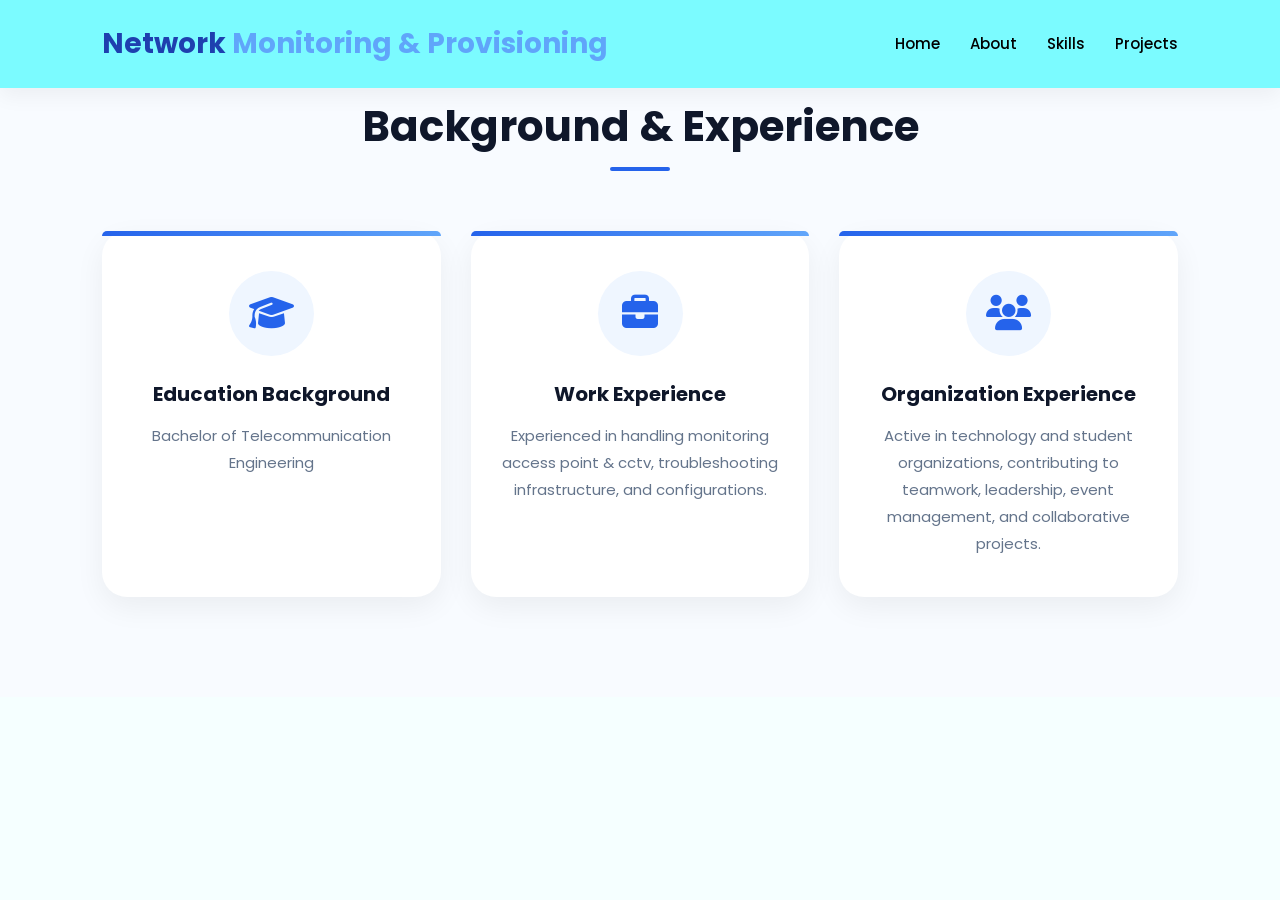
==== about.html @ 95677a38 "first commit" ====
<!DOCTYPE html>
<html lang="en">

<head>

    <meta charset="UTF-8">

    <meta name="viewport"
    content="width=device-width, initial-scale=1.0">

    <title>About</title>

    <link rel="stylesheet" href="Template.css">

    <link rel="stylesheet"
    href="https://cdnjs.cloudflare.com/ajax/libs/font-awesome/6.5.2/css/all.min.css">
     <link href="https://fonts.googleapis.com/css2?family=Poppins:wght@300;400;500;600;700&display=swap" rel="stylesheet">

</head>

<body>
<header>

    <div class="logo">
        Network <span>Monitoring & Provisioning</span>
    </div>

    <nav>

        <a href="Template.html">Home</a>
        <a href="about.html">About</a>
        <a href="skill.html">Skills</a>
        <a href="project.html">Projects</a>

    </nav>

</header>

<!-- ABOUT -->
<section class="about" id="about">

    <div class="section-title">
        <h2>Background & Experience</h2>
    </div>
    <div class="about-content">

    <!-- EDUCATION -->
    <a href="bacground.html#education" class="about-card">
        <i class="fa-solid fa-graduation-cap"></i>

        <h3>Education Background</h3>

        <p>
            Bachelor of Telecommunication Engineering
        </p>
    </a>

    <!-- WORK EXPERIENCE -->
    <a href="bacground.html#work" class="about-card">

        <i class="fa-solid fa-briefcase"></i>

        <h3>Work Experience</h3>

        <p>
            Experienced in handling monitoring access point & cctv,
            troubleshooting infrastructure, and configurations.
        </p>

    </a>

    <!-- ORGANIZATION -->
    <a href="bacground.html#organization" class="about-card">

        <i class="fa-solid fa-users"></i>

        <h3>Organization Experience</h3>

        <p>
            Active in technology and student organizations,
            contributing to teamwork, leadership,
            event management, and collaborative projects.
        </p>

    </a>

</div>


<script src="Template.js"></script>

</body>
</html>
---- Template.css ----
/* =============================================
   RESET
============================================= */
*, *::before, *::after {
    margin: 0;
    padding: 0;
    box-sizing: border-box;
}
html { scroll-behavior: smooth; } /* ✅ Fix: dipindah dari * ke html */
a    { text-decoration: none; }
ul, ol { list-style: none; }

/* =============================================
   BASE
============================================= */
:root {
    --blue-dark:   #1e40af;
    --blue-main:   #2563eb;
    --blue-mid:    #1d4ed8;
    --blue-light:  #60a5fa;
    --blue-pale:   #eff6ff;
    --bg-page:     #f5ffff;
    --bg-section:  #f8fbff;
    --text-dark:   #0f172a;
    --text-body:   #64748b;
    --text-muted:  #94a3b8;
    --shadow-sm:   0 8px 20px rgba(0,0,0,0.05);
    --shadow-md:   0 10px 30px rgba(0,0,0,0.06);
    --shadow-blue: 0 15px 40px rgba(37,99,235,0.15);
    --radius-sm:   12px;
    --radius-md:   20px;
    --radius-lg:   25px;
    --transition:  transform 0.3s ease, box-shadow 0.3s ease;
}

/* =============================================
   GLOBAL FONT FAMILY
============================================= */

*{
    font-family: 'Poppins', sans-serif;
}

body,
button,
input,
textarea,
select,
a,
span,
p,
h1,
h2,
h3,
h4,
h5,
h6,
label{
    font-family: 'Poppins', sans-serif;
}

body {
       font-size: 16px;
    line-height: 1.7;
    background: var(--bg-page);
    color: var(--text-dark);
    overflow-x: hidden;
}

/* =============================================
   TIPOGRAFI
============================================= */
h1 { font-size: 60px; line-height: 1.2; }
h2 { font-size: 42px; line-height: 1.3; }
h3 { font-size: 22px; line-height: 1.4; }
p  { font-size: 16px; }

/* =============================================
   AKSESIBILITAS — ✅ Tambahan baru
============================================= */
:focus-visible {
    outline: 3px solid var(--blue-main);
    outline-offset: 3px;
    border-radius: 4px;
}

@media (prefers-reduced-motion: reduce) {
    *, *::before, *::after {
        animation-duration: 0.01ms !important;
        transition-duration: 0.01ms !important;
    }
}

/* =============================================
   HEADER
============================================= */
header {
    width: 100%;
    padding: 20px 8%;
    display: flex;
    justify-content: space-between;
    align-items: center;
    position: fixed;
    top: 0; left: 0;
    z-index: 1000;
    background: rgb(123, 251, 255);
    box-shadow: var(--shadow-sm);
}

.logo {
    font-size: 28px;
    font-weight: 700;
    color: var(--blue-dark);
}
.logo span { color: var(--blue-light); }

nav { display: flex; gap: 30px; }

nav a {
    color: #000000;
    font-size: 15px;
    font-weight: 500;
    transition: color 0.3s ease;
}
nav a:hover  { color: var(--blue-main); }
nav a.active {
    color: var(--blue-main);
    border-bottom: 2px solid var(--blue-main);
    padding-bottom: 2px;
}

.menu-btn { display: none; font-size: 25px; cursor: pointer; }

/* =============================================
   HERO
============================================= */
.hero {
    min-height: 100vh;
    display: flex;
    align-items: center;
    justify-content: space-between;
    padding: 120px 8% 50px;
    gap: 40px;
}

.hero-text { flex: 1; }

.hero-text h1 {
    margin-bottom: 20px;
    color: var(--text-dark);
}
.hero-text p {
    font-size: 18px;
    color: #555;
    margin-bottom: 30px;
}

/* ✅ Fix: diseragamkan dengan HTML (.hero-buttons) */
.hero-buttons { display: flex; gap: 20px; }

.btn-primary,
.btn-secondary {
    padding: 14px 28px;
    border-radius: var(--radius-sm);
    font-size: 16px;
    font-weight: 600;
    display: inline-flex;
    align-items: center;
    gap: 8px;
    transition: background-color 0.3s ease, color 0.3s ease, transform 0.2s ease;
}
.btn-primary               { background: var(--blue-main); color: white; }
.btn-primary:hover         { background: var(--blue-mid); transform: translateY(-2px); }
.btn-secondary             { border: 2px solid var(--blue-main); color: var(--blue-main); }
.btn-secondary:hover       { background: var(--blue-main); color: white; transform: translateY(-2px); }

/* HERO IMAGE */
.hero-image {
    flex: 1;
    position: relative;
    width: 500px;
    height: 500px;
    display: flex;
    justify-content: center;
    align-items: center;
}

.circle-bg {
    position: absolute;
    width: 420px;
    height: 420px;
    border-radius: 50%;
    background: linear-gradient(135deg, var(--blue-main), var(--blue-light));
    z-index: 1;
}

.profile-wrapper {
    position: relative;
    width: 380px;
    height: 380px;
    border-radius: 50%;
    overflow: hidden;
    z-index: 2;
    border: 10px solid white;
    box-shadow: 0 10px 30px rgba(0,0,0,0.15);
}
.profile-wrapper img {
    width: 100%;
    height: 100%;
    object-fit: cover;
    display: block;
}

.floating-icon {
    position: absolute;
    width: 70px;
    height: 70px;
    border-radius: 18px;
    background: white;
    display: flex;
    justify-content: center;
    align-items: center;
    font-size: 28px;
    color: var(--blue-main);
    box-shadow: 0 10px 25px rgba(0,0,0,0.12);
    z-index: 3;
    animation: float 3s ease-in-out infinite;
}
.icon1 { top: 30px;    left: 40px;   animation-delay: 0s;   }
.icon2 { top: 70px;    right: 20px;  animation-delay: 0.5s; }
.icon3 { bottom: 40px; right: 40px;  animation-delay: 1s;   }
.icon4 { bottom: 60px; left: 20px;   animation-delay: 1.5s; }

@keyframes float {
    0%, 100% { transform: translateY(0); }
    50%       { transform: translateY(-15px); }
}

/* =============================================
   SECTION — global
============================================= */
section { padding: 100px 8%; }

.section-title {
    text-align: center;
    margin-bottom: 60px;
}
.section-title h2 {
    color: var(--text-dark);
    display: inline-block;
    position: relative;
    padding-bottom: 16px;
}
.section-title h2::after {
    content: '';
    position: absolute;
    bottom: 0;
    left: 50%;
    transform: translateX(-50%);
    width: 60px;
    height: 4px;
    background: var(--blue-main);
    border-radius: 10px;
}

/* =============================================
   ABOUT
============================================= */
.about { background: var(--bg-section); }

.about-content {
    display: grid;
    grid-template-columns: repeat(auto-fit, minmax(280px, 1fr));
    gap: 30px;
}

.about-card {
    background: white;
    padding: 40px 30px;
    border-radius: var(--radius-lg);
    text-align: center;
    box-shadow: var(--shadow-md);
    position: relative;
    /* ✅ Fix: hapus overflow:hidden agar hover translateY tidak terpotong */
    transition: var(--transition);
}
.about-card::before {
    content: '';
    position: absolute;
    top: 0; left: 0;
    width: 100%;
    height: 5px;
    background: linear-gradient(90deg, var(--blue-main), var(--blue-light));
    border-radius: var(--radius-lg) var(--radius-lg) 0 0;
}
.about-card:hover {
    transform: translateY(-12px);
    box-shadow: var(--shadow-blue);
}

.about-card i {
    width: 85px;
    height: 85px;
    margin: 0 auto 24px;
    border-radius: 50%;
    display: inline-flex;
    justify-content: center;
    align-items: center;
    font-size: 36px;
    color: var(--blue-main);
    background: var(--blue-pale);
    transition: background 0.3s ease, color 0.3s ease, transform 0.3s ease;
}
.about-card:hover i {
    background: var(--blue-main);
    color: white;
    transform: scale(1.1) rotate(5deg);
}

.about-card h3 {
    font-size: 20px;
    margin-bottom: 14px;
    color: var(--text-dark);
}
.about-card p {
    color: var(--text-body);
    line-height: 1.8;
    font-size: 15px;
}

/* =============================================
   SKILLS
============================================= */
.skills { background: var(--bg-section); }

.skills-container {
    display: grid;
    grid-template-columns: repeat(auto-fit, minmax(200px, 1fr));
    gap: 28px;
}

.skill-box {
    background: white;
    padding: 35px 25px;
    border-radius: var(--radius-lg);
    text-align: center;
    box-shadow: var(--shadow-md);
    cursor: pointer;
    transition: var(--transition);
    position: relative;
    /* ✅ Fix: hapus overflow:hidden agar hover tidak terpotong */
}
.skill-box::after {
    content: '';
    position: absolute;
    bottom: 0; left: 0;
    width: 100%;
    height: 3px;
    background: linear-gradient(90deg, var(--blue-main), var(--blue-light));
    border-radius: 0 0 var(--radius-lg) var(--radius-lg);
    transform: scaleX(0);
    transform-origin: left;
    transition: transform 0.3s ease;
}
.skill-box:hover {
    transform: translateY(-10px);
    box-shadow: var(--shadow-blue);
}
.skill-box:hover::after { transform: scaleX(1); }

.skill-box i {
    font-size: 44px;
    color: var(--blue-main);
    margin-bottom: 18px;
    display: block;
    transition: transform 0.3s ease;
}
.skill-box:hover i { transform: scale(1.15); }

.skill-box span {
    display: block;
    font-size: 16px;
    font-weight: 600;
    color: var(--text-dark);
}

/* =============================================
   PROJECTS
============================================= */
.project-container {
    display: grid;
    grid-template-columns: repeat(auto-fit, minmax(280px, 1fr));
    gap: 30px;
}

.project-card {
    background: white;
    padding: 35px;
    border-radius: var(--radius-md);
    box-shadow: var(--shadow-md);
    border-top: 4px solid transparent;
    transition: var(--transition);
}
.project-card:hover {
    transform: translateY(-10px);
    box-shadow: var(--shadow-blue);
    border-top-color: var(--blue-main);
}
.project-card h3 {
    font-size: 20px;
    margin-bottom: 14px;
    color: var(--blue-main);
}
.project-card p {
    color: var(--text-body);
    line-height: 1.8;
}

/* =========================================
   PROJECT SECTION
========================================= */

.projects{

    padding:100px 8%;

    background:#f8fbff;
}

/* CONTAINER */
.project-container{

    display:grid;

    grid-template-columns:
    repeat(auto-fit, minmax(320px,1fr));

    gap:35px;
}

/* CARD */
.project-card{

    background:white;

    border-radius:25px;

    overflow:hidden;

    box-shadow:
    0 10px 30px rgba(0,0,0,0.06);

    transition:0.4s ease;

    cursor:pointer;
}

/* HOVER */
.project-card:hover{

    transform:translateY(-12px);

    box-shadow:
    0 15px 35px rgba(37,99,235,0.15);
}

/* IMAGE */
.project-image{

    width:100%;

    height:220px;

    overflow:hidden;
}

.project-image img{

    width:100%;

    height:100%;

    object-fit:cover;

    transition:0.5s ease;
}

/* IMAGE HOVER */
.project-card:hover .project-image img{

    transform:scale(1.08);
}

/* INFO */
.project-info{

    padding:25px;
}

/* TITLE */
.project-info h3{

    font-size:24px;

    color:#2563eb;

    margin-bottom:15px;
}

/* TEXT */
.project-info p{

    color:#64748b;

    line-height:1.8;
}

/* =============================================
   CONTACT
============================================= */
.contact-wrapper {
    display: flex;
    flex-direction: column;
    gap: 70px;
    max-width: 560px;
    margin: 0 auto;
}

.contact-socials {
    display: flex;
    gap: 12px;
    flex-wrap: wrap;
}

.social-icon {
    width: 46px;
    height: 46px;
    border-radius: 12px;
    border: 1.5px solid #e2e8f0;
    display: inline-flex;
    justify-content: center;
    align-items: center;
    font-size: 20px;
    color: #475569;
    background: white;
    transition: background 0.25s ease, color 0.25s ease,
                border-color 0.25s ease, transform 0.2s ease;
}

/* ✅ Fix: hapus selector duplikat/konflik, satu rule untuk default hover */
.social-icon:hover           { background: var(--blue-main); color: white; border-color: var(--blue-main); transform: translateY(-3px); }
.social-github:hover         { background: #24292e; color: white; border-color: #24292e; }
.social-linkedin:hover       { background: #0077b5; color: white; border-color: #0077b5; }
.social-instagram:hover      { background: #e1306c; color: white; border-color: #e1306c; }
.social-whatsapp:hover       { background: #25d366; color: white; border-color: #25d366; }

/* CONTACT FORM */
/* ✅ Fix: gabungkan form#contact-modal-form dan #contact-form */
#contact-form,
#contact-modal-form {
    display: flex;
    flex-direction: column;
    gap: 5px;
    padding: 1.25rem 1.5rem;
}

.cm-row {
    display: grid;
    grid-template-columns: 1fr 1fr;
    gap: 0px;
}

.cm-field label {
    display: block;
    font-size: 13px;
    font-weight: 600;
    color: var(--text-body); /* ✅ Fix: pakai variabel */
    margin-bottom: 6px;
}

.cm-field input,
.cm-field textarea {
    width: 100%;
    padding: 10px 14px;
    border: 1.5px solid #95bef5;
    border-radius: 10px;
    /* ✅ Fix: hapus font-family (diwarisi dari body) */
    font-size: 14px;
    color: var(--text-dark); /* ✅ Fix: pakai variabel */
    background: #f8fafc;
    outline: none;
    transition: border-color 0.25s ease;
}
.cm-field textarea { resize: none; } /* ✅ Fix: resize hanya untuk textarea */
.cm-field input:focus,
.cm-field textarea:focus { border-color: var(--blue-main); background: rgb(255, 255, 255); }

.cm-submit {
    width: 100%;
    padding: 13px;
    border: none;
    border-radius: var(--radius-sm);
    background: var(--blue-main); /* ✅ Fix: pakai variabel */
    color: white;
    /* ✅ Fix: hapus font-family (diwarisi dari body) */
    font-size: 15px;
    font-weight: 600;
    cursor: pointer;
    display: flex;
    align-items: center;
    justify-content: center;
    gap: 8px;
    transition: background 0.3s ease, transform 0.2s ease;
}
.cm-submit:hover    { background: var(--blue-mid); transform: translateY(-1px); }
.cm-submit:disabled { background: var(--text-muted); cursor: not-allowed; transform: none; }

.cm-note {
    font-size: 12px;
    color: var(--text-muted); /* ✅ Fix: pakai variabel */
    text-align: center;
    padding: 0 1.5rem 1.25rem;
    display: flex;
    align-items: center;
    justify-content: center;
    gap: 6px;
}

/* =========================================
   CONTACT SECTION
========================================= */

.contact{

    padding:120px 8% 80px;

    background:#f8fbff;

    min-height:100vh;
}

/* =========================================
   SECTION TITLE
========================================= */

.contact .section-title{

    text-align:center;

    margin-bottom:50px;
}

/* TITLE */
.contact .section-title h2{

    font-size:48px;

    color:#0f172a;

    position:relative;

    display:inline-block;

    padding-bottom:15px;

    line-height:1.2;
}

/* BLUE LINE */
.contact .section-title h2::after{

    content:'';

    width:60px;

    height:5px;

    background:#2563eb;

    position:absolute;

    left:50%;

    bottom:0;

    transform:translateX(-50%);

    border-radius:10px;
}
.contact-socials{

    display:flex;

    justify-content:center;

    align-items:center;

    gap:15px;

    margin-bottom:50px;

    flex-wrap:wrap;
}

/* =========================================
   CONTACT FORM
========================================= */

.contact form{

    max-width:700px;

    margin:0 auto; /* hapus margin top berlebih */

    display:flex;

    flex-direction:column;

    gap:18px;
}

/* CONTACT MODAL (jika masih digunakan) */
.contact-modal {
    background: rgb(255, 255, 255);
    border-radius: 20px;
    width: 100%;
    max-width: 480px;
    overflow: hidden;
    box-shadow: 0 20px 60px rgba(0,0,0,0.2);
    animation: modalIn 0.25s ease;
}
@keyframes modalIn {
    from { opacity: 0; transform: translateY(20px) scale(0.97); }
    to   { opacity: 1; transform: translateY(0) scale(1); }
}
.cm-header {
    padding: 1.25rem 1.5rem;
    border-bottom: 1px solid #f1f5f9;
    display: flex;
    align-items: flex-start;
    justify-content: space-between;
}
.cm-header h3 { font-size: 18px; color: var(--text-dark); margin-bottom: 3px; }
.cm-header p  { font-size: 13px; color: var(--text-muted); }
.cm-header button {
    width: 32px; height: 32px;
    border-radius: 8px;
    border: 1px solid #e2e8f0;
    background: white;
    font-size: 15px;
    color: var(--text-body);
    cursor: pointer;
    display: flex;
    align-items: center;
    justify-content: center;
    flex-shrink: 0;
    transition: background 0.2s ease;
}
.cm-header button:hover { background: #f1f5f9; }

/* =============================================
   FOOTER
============================================= */
footer {
    background: var(--text-dark);
    color: white;
    text-align: center;
    padding: 30px;
    font-size: 14px;
}

/* =============================================
   RESPONSIVE
============================================= */
@media (max-width: 900px) {
    nav            { display: none; }
    .menu-btn      { display: block; }

    .hero          { flex-direction: column-reverse; text-align: center; }
    .hero-buttons  { justify-content: center; } /* ✅ Fix: sesuai nama class baru */
    .hero-text h1  { font-size: 42px; }

    .hero-image    { width: 100%; height: 400px; }
    .circle-bg     { width: 300px; height: 300px; }
    .profile-wrapper { width: 270px; height: 270px; }

    h2             { font-size: 32px; }
}

@media (max-width: 480px) {
    h1                           { font-size: 32px; }
    .hero-buttons                { flex-direction: column; align-items: center; }
    .btn-primary, .btn-secondary { width: 100%; text-align: center; justify-content: center; }
    .hero-image                  { height: 320px; }
    .circle-bg                   { width: 260px; height: 260px; }
    .profile-wrapper             { width: 230px; height: 230px; }
    .cm-row                      { grid-template-columns: 1fr; }
}

/* =============================================
   FIX FOOTER DI PALING BAWAH
============================================= */

html,
body{
    height:100%;
}

body{
    min-height:100vh;
    display:flex;
    flex-direction:column;
}

/* otomatis dorong footer ke bawah */
footer{
    margin-top:auto;
}
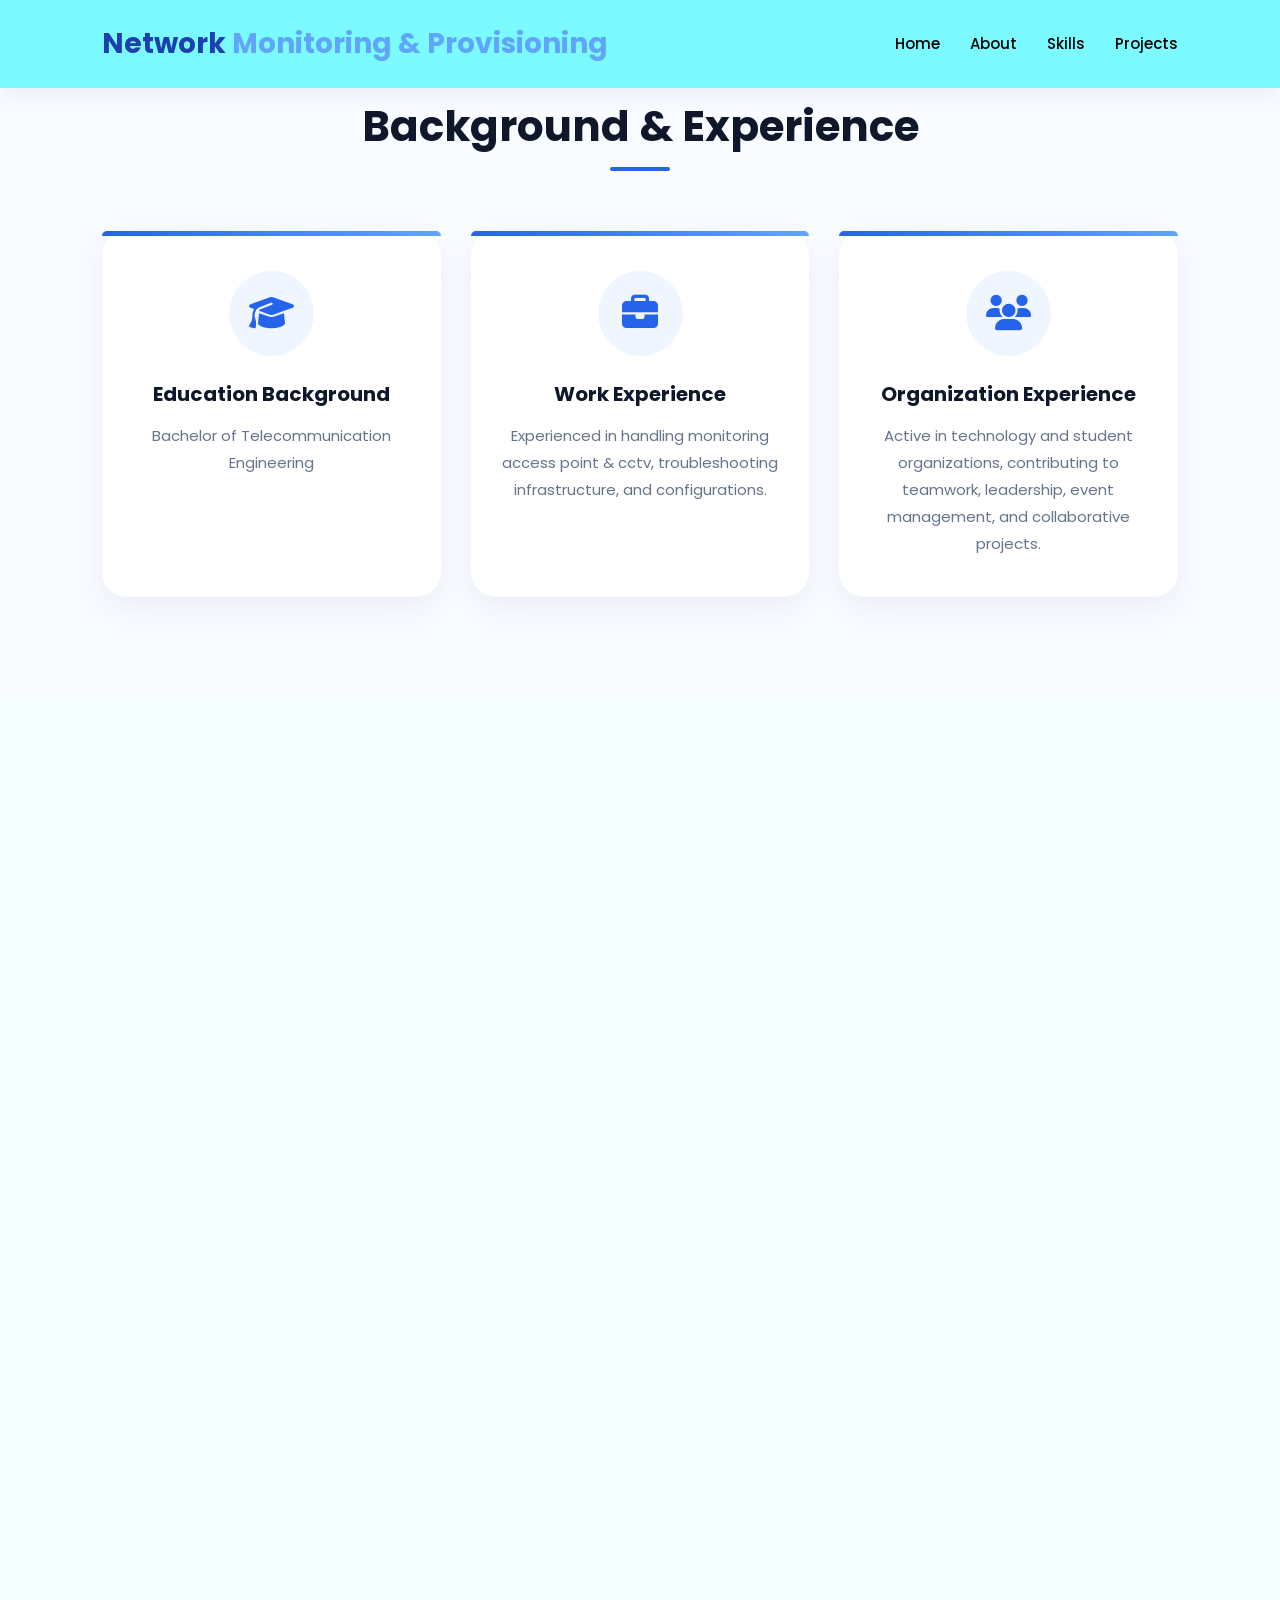
==== commit 16b2a330: "Add files via upload" ====
--- a/about.html
+++ b/about.html
@@ -1,94 +1,92 @@
-<!DOCTYPE html>
-<html lang="en">
-
-<head>
-
-    <meta charset="UTF-8">
-
-    <meta name="viewport"
-    content="width=device-width, initial-scale=1.0">
-
-    <title>About</title>
-
-    <link rel="stylesheet" href="Template.css">
-
-    <link rel="stylesheet"
-    href="https://cdnjs.cloudflare.com/ajax/libs/font-awesome/6.5.2/css/all.min.css">
-     <link href="https://fonts.googleapis.com/css2?family=Poppins:wght@300;400;500;600;700&display=swap" rel="stylesheet">
-
-</head>
-
-<body>
-<header>
-
-    <div class="logo">
-        Network <span>Monitoring & Provisioning</span>
-    </div>
-
-    <nav>
-
-        <a href="Template.html">Home</a>
-        <a href="about.html">About</a>
-        <a href="skill.html">Skills</a>
-        <a href="project.html">Projects</a>
-
-    </nav>
-
-</header>
-
-<!-- ABOUT -->
-<section class="about" id="about">
-
-    <div class="section-title">
-        <h2>Background & Experience</h2>
-    </div>
-    <div class="about-content">
-
-    <!-- EDUCATION -->
-    <a href="bacground.html#education" class="about-card">
-        <i class="fa-solid fa-graduation-cap"></i>
-
-        <h3>Education Background</h3>
-
-        <p>
-            Bachelor of Telecommunication Engineering
-        </p>
-    </a>
-
-    <!-- WORK EXPERIENCE -->
-    <a href="bacground.html#work" class="about-card">
-
-        <i class="fa-solid fa-briefcase"></i>
-
-        <h3>Work Experience</h3>
-
-        <p>
-            Experienced in handling monitoring access point & cctv,
-            troubleshooting infrastructure, and configurations.
-        </p>
-
-    </a>
-
-    <!-- ORGANIZATION -->
-    <a href="bacground.html#organization" class="about-card">
-
-        <i class="fa-solid fa-users"></i>
-
-        <h3>Organization Experience</h3>
-
-        <p>
-            Active in technology and student organizations,
-            contributing to teamwork, leadership,
-            event management, and collaborative projects.
-        </p>
-
-    </a>
-
-</div>
-
-
-<script src="Template.js"></script>
-
-</body>
-</html>
-
+<!DOCTYPE html>
+<html lang="en">
+
+<head>
+
+    <meta charset="UTF-8">
+
+    <meta name="viewport"
+    content="width=device-width, initial-scale=1.0">
+
+    <title>About</title>
+
+    <link rel="stylesheet" href="Template.css">
+
+    <link rel="stylesheet"
+    href="https://cdnjs.cloudflare.com/ajax/libs/font-awesome/6.5.2/css/all.min.css">
+     <link href="https://fonts.googleapis.com/css2?family=Poppins:wght@300;400;500;600;700&display=swap" rel="stylesheet">
+</head>
+
+<body>
+<header>
+
+    <div class="logo">
+        Network <span>Monitoring & Provisioning</span>
+    </div>
+
+    <nav>
+
+        <a href="index.html">Home</a>
+        <a href="about.html">About</a>
+        <a href="skill.html">Skills</a>
+        <a href="project.html">Projects</a>
+
+    </nav>
+
+</header>
+
+<!-- ABOUT -->
+<section class="about" id="about">
+
+    <div class="section-title">
+        <h2>Background & Experience</h2>
+    </div>
+    <div class="about-content">
+
+    <!-- EDUCATION -->
+    <a href="bacground.html#education" class="about-card">
+        <i class="fa-solid fa-graduation-cap"></i>
+
+        <h3>Education Background</h3>
+
+        <p>
+            Bachelor of Telecommunication Engineering
+        </p>
+    </a>
+
+    <!-- WORK EXPERIENCE -->
+    <a href="bacground.html#work" class="about-card">
+
+        <i class="fa-solid fa-briefcase"></i>
+
+        <h3>Work Experience</h3>
+
+        <p>
+            Experienced in handling monitoring access point & cctv,
+            troubleshooting infrastructure, and configurations.
+        </p>
+
+    </a>
+
+    <!-- ORGANIZATION -->
+    <a href="bacground.html#organization" class="about-card">
+
+        <i class="fa-solid fa-users"></i>
+
+        <h3>Organization Experience</h3>
+
+        <p>
+            Active in technology and student organizations,
+            contributing to teamwork, leadership,
+            event management, and collaborative projects.
+        </p>
+
+    </a>
+
+</div>
+
+
+<script src="Template.js"></script>
+
+</body>
+</html>
--- a/Template.css
+++ b/Template.css
@@ -803,7 +803,7 @@
 
 html,
 body{
-    height:100%;
+    height:150%;
 }
 
 body{
@@ -815,4 +815,4 @@
 /* otomatis dorong footer ke bawah */
 footer{
     margin-top:auto;
-}+}
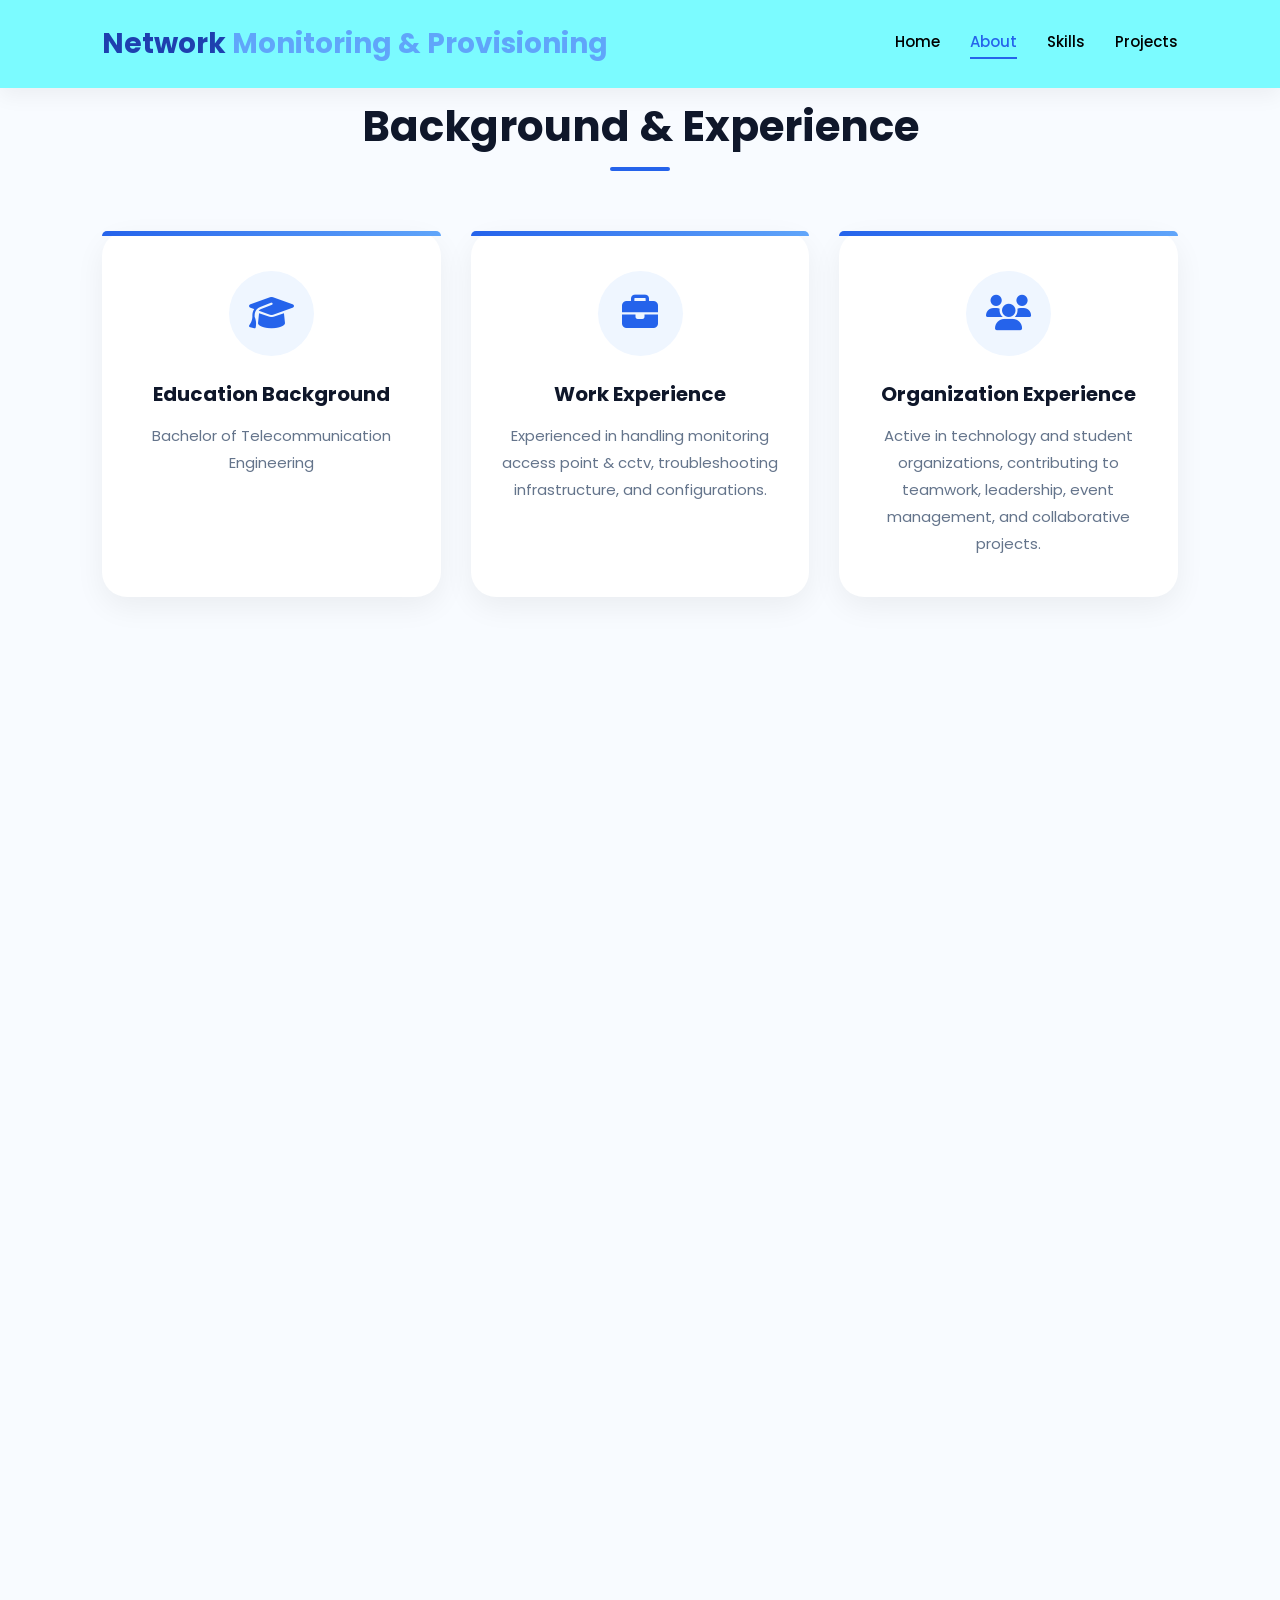
==== commit bd05c419: "Add files via upload" ====
--- a/about.html
+++ b/about.html
@@ -23,6 +23,9 @@
     <div class="logo">
         Network <span>Monitoring & Provisioning</span>
     </div>
+
+    <div class="menu-btn"><i class="fa-solid fa-bars"></i></div>
+    <div class="nav-overlay" id="nav-overlay"></div>
 
     <nav>
 
--- a/Template.css
+++ b/Template.css
@@ -1,818 +1,947 @@
-/* =============================================
-   RESET
-============================================= */
-*, *::before, *::after {
-    margin: 0;
-    padding: 0;
-    box-sizing: border-box;
-}
-html { scroll-behavior: smooth; } /* ✅ Fix: dipindah dari * ke html */
-a    { text-decoration: none; }
-ul, ol { list-style: none; }
-
-/* =============================================
-   BASE
-============================================= */
-:root {
-    --blue-dark:   #1e40af;
-    --blue-main:   #2563eb;
-    --blue-mid:    #1d4ed8;
-    --blue-light:  #60a5fa;
-    --blue-pale:   #eff6ff;
-    --bg-page:     #f5ffff;
-    --bg-section:  #f8fbff;
-    --text-dark:   #0f172a;
-    --text-body:   #64748b;
-    --text-muted:  #94a3b8;
-    --shadow-sm:   0 8px 20px rgba(0,0,0,0.05);
-    --shadow-md:   0 10px 30px rgba(0,0,0,0.06);
-    --shadow-blue: 0 15px 40px rgba(37,99,235,0.15);
-    --radius-sm:   12px;
-    --radius-md:   20px;
-    --radius-lg:   25px;
-    --transition:  transform 0.3s ease, box-shadow 0.3s ease;
-}
-
-/* =============================================
-   GLOBAL FONT FAMILY
-============================================= */
-
-*{
-    font-family: 'Poppins', sans-serif;
-}
-
-body,
-button,
-input,
-textarea,
-select,
-a,
-span,
-p,
-h1,
-h2,
-h3,
-h4,
-h5,
-h6,
-label{
-    font-family: 'Poppins', sans-serif;
-}
-
-body {
-       font-size: 16px;
-    line-height: 1.7;
-    background: var(--bg-page);
-    color: var(--text-dark);
-    overflow-x: hidden;
-}
-
-/* =============================================
-   TIPOGRAFI
-============================================= */
-h1 { font-size: 60px; line-height: 1.2; }
-h2 { font-size: 42px; line-height: 1.3; }
-h3 { font-size: 22px; line-height: 1.4; }
-p  { font-size: 16px; }
-
-/* =============================================
-   AKSESIBILITAS — ✅ Tambahan baru
-============================================= */
-:focus-visible {
-    outline: 3px solid var(--blue-main);
-    outline-offset: 3px;
-    border-radius: 4px;
-}
-
-@media (prefers-reduced-motion: reduce) {
-    *, *::before, *::after {
-        animation-duration: 0.01ms !important;
-        transition-duration: 0.01ms !important;
-    }
-}
-
-/* =============================================
-   HEADER
-============================================= */
-header {
-    width: 100%;
-    padding: 20px 8%;
-    display: flex;
-    justify-content: space-between;
-    align-items: center;
-    position: fixed;
-    top: 0; left: 0;
-    z-index: 1000;
-    background: rgb(123, 251, 255);
-    box-shadow: var(--shadow-sm);
-}
-
-.logo {
-    font-size: 28px;
-    font-weight: 700;
-    color: var(--blue-dark);
-}
-.logo span { color: var(--blue-light); }
-
-nav { display: flex; gap: 30px; }
-
-nav a {
-    color: #000000;
-    font-size: 15px;
-    font-weight: 500;
-    transition: color 0.3s ease;
-}
-nav a:hover  { color: var(--blue-main); }
-nav a.active {
-    color: var(--blue-main);
-    border-bottom: 2px solid var(--blue-main);
-    padding-bottom: 2px;
-}
-
-.menu-btn { display: none; font-size: 25px; cursor: pointer; }
-
-/* =============================================
-   HERO
-============================================= */
-.hero {
-    min-height: 100vh;
-    display: flex;
-    align-items: center;
-    justify-content: space-between;
-    padding: 120px 8% 50px;
-    gap: 40px;
-}
-
-.hero-text { flex: 1; }
-
-.hero-text h1 {
-    margin-bottom: 20px;
-    color: var(--text-dark);
-}
-.hero-text p {
-    font-size: 18px;
-    color: #555;
-    margin-bottom: 30px;
-}
-
-/* ✅ Fix: diseragamkan dengan HTML (.hero-buttons) */
-.hero-buttons { display: flex; gap: 20px; }
-
-.btn-primary,
-.btn-secondary {
-    padding: 14px 28px;
-    border-radius: var(--radius-sm);
-    font-size: 16px;
-    font-weight: 600;
-    display: inline-flex;
-    align-items: center;
-    gap: 8px;
-    transition: background-color 0.3s ease, color 0.3s ease, transform 0.2s ease;
-}
-.btn-primary               { background: var(--blue-main); color: white; }
-.btn-primary:hover         { background: var(--blue-mid); transform: translateY(-2px); }
-.btn-secondary             { border: 2px solid var(--blue-main); color: var(--blue-main); }
-.btn-secondary:hover       { background: var(--blue-main); color: white; transform: translateY(-2px); }
-
-/* HERO IMAGE */
-.hero-image {
-    flex: 1;
-    position: relative;
-    width: 500px;
-    height: 500px;
-    display: flex;
-    justify-content: center;
-    align-items: center;
-}
-
-.circle-bg {
-    position: absolute;
-    width: 420px;
-    height: 420px;
-    border-radius: 50%;
-    background: linear-gradient(135deg, var(--blue-main), var(--blue-light));
-    z-index: 1;
-}
-
-.profile-wrapper {
-    position: relative;
-    width: 380px;
-    height: 380px;
-    border-radius: 50%;
-    overflow: hidden;
-    z-index: 2;
-    border: 10px solid white;
-    box-shadow: 0 10px 30px rgba(0,0,0,0.15);
-}
-.profile-wrapper img {
-    width: 100%;
-    height: 100%;
-    object-fit: cover;
-    display: block;
-}
-
-.floating-icon {
-    position: absolute;
-    width: 70px;
-    height: 70px;
-    border-radius: 18px;
-    background: white;
-    display: flex;
-    justify-content: center;
-    align-items: center;
-    font-size: 28px;
-    color: var(--blue-main);
-    box-shadow: 0 10px 25px rgba(0,0,0,0.12);
-    z-index: 3;
-    animation: float 3s ease-in-out infinite;
-}
-.icon1 { top: 30px;    left: 40px;   animation-delay: 0s;   }
-.icon2 { top: 70px;    right: 20px;  animation-delay: 0.5s; }
-.icon3 { bottom: 40px; right: 40px;  animation-delay: 1s;   }
-.icon4 { bottom: 60px; left: 20px;   animation-delay: 1.5s; }
-
-@keyframes float {
-    0%, 100% { transform: translateY(0); }
-    50%       { transform: translateY(-15px); }
-}
-
-/* =============================================
-   SECTION — global
-============================================= */
-section { padding: 100px 8%; }
-
-.section-title {
-    text-align: center;
-    margin-bottom: 60px;
-}
-.section-title h2 {
-    color: var(--text-dark);
-    display: inline-block;
-    position: relative;
-    padding-bottom: 16px;
-}
-.section-title h2::after {
-    content: '';
-    position: absolute;
-    bottom: 0;
-    left: 50%;
-    transform: translateX(-50%);
-    width: 60px;
-    height: 4px;
-    background: var(--blue-main);
-    border-radius: 10px;
-}
-
-/* =============================================
-   ABOUT
-============================================= */
-.about { background: var(--bg-section); }
-
-.about-content {
-    display: grid;
-    grid-template-columns: repeat(auto-fit, minmax(280px, 1fr));
-    gap: 30px;
-}
-
-.about-card {
-    background: white;
-    padding: 40px 30px;
-    border-radius: var(--radius-lg);
-    text-align: center;
-    box-shadow: var(--shadow-md);
-    position: relative;
-    /* ✅ Fix: hapus overflow:hidden agar hover translateY tidak terpotong */
-    transition: var(--transition);
-}
-.about-card::before {
-    content: '';
-    position: absolute;
-    top: 0; left: 0;
-    width: 100%;
-    height: 5px;
-    background: linear-gradient(90deg, var(--blue-main), var(--blue-light));
-    border-radius: var(--radius-lg) var(--radius-lg) 0 0;
-}
-.about-card:hover {
-    transform: translateY(-12px);
-    box-shadow: var(--shadow-blue);
-}
-
-.about-card i {
-    width: 85px;
-    height: 85px;
-    margin: 0 auto 24px;
-    border-radius: 50%;
-    display: inline-flex;
-    justify-content: center;
-    align-items: center;
-    font-size: 36px;
-    color: var(--blue-main);
-    background: var(--blue-pale);
-    transition: background 0.3s ease, color 0.3s ease, transform 0.3s ease;
-}
-.about-card:hover i {
-    background: var(--blue-main);
-    color: white;
-    transform: scale(1.1) rotate(5deg);
-}
-
-.about-card h3 {
-    font-size: 20px;
-    margin-bottom: 14px;
-    color: var(--text-dark);
-}
-.about-card p {
-    color: var(--text-body);
-    line-height: 1.8;
-    font-size: 15px;
-}
-
-/* =============================================
-   SKILLS
-============================================= */
-.skills { background: var(--bg-section); }
-
-.skills-container {
-    display: grid;
-    grid-template-columns: repeat(auto-fit, minmax(200px, 1fr));
-    gap: 28px;
-}
-
-.skill-box {
-    background: white;
-    padding: 35px 25px;
-    border-radius: var(--radius-lg);
-    text-align: center;
-    box-shadow: var(--shadow-md);
-    cursor: pointer;
-    transition: var(--transition);
-    position: relative;
-    /* ✅ Fix: hapus overflow:hidden agar hover tidak terpotong */
-}
-.skill-box::after {
-    content: '';
-    position: absolute;
-    bottom: 0; left: 0;
-    width: 100%;
-    height: 3px;
-    background: linear-gradient(90deg, var(--blue-main), var(--blue-light));
-    border-radius: 0 0 var(--radius-lg) var(--radius-lg);
-    transform: scaleX(0);
-    transform-origin: left;
-    transition: transform 0.3s ease;
-}
-.skill-box:hover {
-    transform: translateY(-10px);
-    box-shadow: var(--shadow-blue);
-}
-.skill-box:hover::after { transform: scaleX(1); }
-
-.skill-box i {
-    font-size: 44px;
-    color: var(--blue-main);
-    margin-bottom: 18px;
-    display: block;
-    transition: transform 0.3s ease;
-}
-.skill-box:hover i { transform: scale(1.15); }
-
-.skill-box span {
-    display: block;
-    font-size: 16px;
-    font-weight: 600;
-    color: var(--text-dark);
-}
-
-/* =============================================
-   PROJECTS
-============================================= */
-.project-container {
-    display: grid;
-    grid-template-columns: repeat(auto-fit, minmax(280px, 1fr));
-    gap: 30px;
-}
-
-.project-card {
-    background: white;
-    padding: 35px;
-    border-radius: var(--radius-md);
-    box-shadow: var(--shadow-md);
-    border-top: 4px solid transparent;
-    transition: var(--transition);
-}
-.project-card:hover {
-    transform: translateY(-10px);
-    box-shadow: var(--shadow-blue);
-    border-top-color: var(--blue-main);
-}
-.project-card h3 {
-    font-size: 20px;
-    margin-bottom: 14px;
-    color: var(--blue-main);
-}
-.project-card p {
-    color: var(--text-body);
-    line-height: 1.8;
-}
-
-/* =========================================
-   PROJECT SECTION
-========================================= */
-
-.projects{
-
-    padding:100px 8%;
-
-    background:#f8fbff;
-}
-
-/* CONTAINER */
-.project-container{
-
-    display:grid;
-
-    grid-template-columns:
-    repeat(auto-fit, minmax(320px,1fr));
-
-    gap:35px;
-}
-
-/* CARD */
-.project-card{
-
-    background:white;
-
-    border-radius:25px;
-
-    overflow:hidden;
-
-    box-shadow:
-    0 10px 30px rgba(0,0,0,0.06);
-
-    transition:0.4s ease;
-
-    cursor:pointer;
-}
-
-/* HOVER */
-.project-card:hover{
-
-    transform:translateY(-12px);
-
-    box-shadow:
-    0 15px 35px rgba(37,99,235,0.15);
-}
-
-/* IMAGE */
-.project-image{
-
-    width:100%;
-
-    height:220px;
-
-    overflow:hidden;
-}
-
-.project-image img{
-
-    width:100%;
-
-    height:100%;
-
-    object-fit:cover;
-
-    transition:0.5s ease;
-}
-
-/* IMAGE HOVER */
-.project-card:hover .project-image img{
-
-    transform:scale(1.08);
-}
-
-/* INFO */
-.project-info{
-
-    padding:25px;
-}
-
-/* TITLE */
-.project-info h3{
-
-    font-size:24px;
-
-    color:#2563eb;
-
-    margin-bottom:15px;
-}
-
-/* TEXT */
-.project-info p{
-
-    color:#64748b;
-
-    line-height:1.8;
-}
-
-/* =============================================
-   CONTACT
-============================================= */
-.contact-wrapper {
-    display: flex;
-    flex-direction: column;
-    gap: 70px;
-    max-width: 560px;
-    margin: 0 auto;
-}
-
-.contact-socials {
-    display: flex;
-    gap: 12px;
-    flex-wrap: wrap;
-}
-
-.social-icon {
-    width: 46px;
-    height: 46px;
-    border-radius: 12px;
-    border: 1.5px solid #e2e8f0;
-    display: inline-flex;
-    justify-content: center;
-    align-items: center;
-    font-size: 20px;
-    color: #475569;
-    background: white;
-    transition: background 0.25s ease, color 0.25s ease,
-                border-color 0.25s ease, transform 0.2s ease;
-}
-
-/* ✅ Fix: hapus selector duplikat/konflik, satu rule untuk default hover */
-.social-icon:hover           { background: var(--blue-main); color: white; border-color: var(--blue-main); transform: translateY(-3px); }
-.social-github:hover         { background: #24292e; color: white; border-color: #24292e; }
-.social-linkedin:hover       { background: #0077b5; color: white; border-color: #0077b5; }
-.social-instagram:hover      { background: #e1306c; color: white; border-color: #e1306c; }
-.social-whatsapp:hover       { background: #25d366; color: white; border-color: #25d366; }
-
-/* CONTACT FORM */
-/* ✅ Fix: gabungkan form#contact-modal-form dan #contact-form */
-#contact-form,
-#contact-modal-form {
-    display: flex;
-    flex-direction: column;
-    gap: 5px;
-    padding: 1.25rem 1.5rem;
-}
-
-.cm-row {
-    display: grid;
-    grid-template-columns: 1fr 1fr;
-    gap: 0px;
-}
-
-.cm-field label {
-    display: block;
-    font-size: 13px;
-    font-weight: 600;
-    color: var(--text-body); /* ✅ Fix: pakai variabel */
-    margin-bottom: 6px;
-}
-
-.cm-field input,
-.cm-field textarea {
-    width: 100%;
-    padding: 10px 14px;
-    border: 1.5px solid #95bef5;
-    border-radius: 10px;
-    /* ✅ Fix: hapus font-family (diwarisi dari body) */
-    font-size: 14px;
-    color: var(--text-dark); /* ✅ Fix: pakai variabel */
-    background: #f8fafc;
-    outline: none;
-    transition: border-color 0.25s ease;
-}
-.cm-field textarea { resize: none; } /* ✅ Fix: resize hanya untuk textarea */
-.cm-field input:focus,
-.cm-field textarea:focus { border-color: var(--blue-main); background: rgb(255, 255, 255); }
-
-.cm-submit {
-    width: 100%;
-    padding: 13px;
-    border: none;
-    border-radius: var(--radius-sm);
-    background: var(--blue-main); /* ✅ Fix: pakai variabel */
-    color: white;
-    /* ✅ Fix: hapus font-family (diwarisi dari body) */
-    font-size: 15px;
-    font-weight: 600;
-    cursor: pointer;
-    display: flex;
-    align-items: center;
-    justify-content: center;
-    gap: 8px;
-    transition: background 0.3s ease, transform 0.2s ease;
-}
-.cm-submit:hover    { background: var(--blue-mid); transform: translateY(-1px); }
-.cm-submit:disabled { background: var(--text-muted); cursor: not-allowed; transform: none; }
-
-.cm-note {
-    font-size: 12px;
-    color: var(--text-muted); /* ✅ Fix: pakai variabel */
-    text-align: center;
-    padding: 0 1.5rem 1.25rem;
-    display: flex;
-    align-items: center;
-    justify-content: center;
-    gap: 6px;
-}
-
-/* =========================================
-   CONTACT SECTION
-========================================= */
-
-.contact{
-
-    padding:120px 8% 80px;
-
-    background:#f8fbff;
-
-    min-height:100vh;
-}
-
-/* =========================================
-   SECTION TITLE
-========================================= */
-
-.contact .section-title{
-
-    text-align:center;
-
-    margin-bottom:50px;
-}
-
-/* TITLE */
-.contact .section-title h2{
-
-    font-size:48px;
-
-    color:#0f172a;
-
-    position:relative;
-
-    display:inline-block;
-
-    padding-bottom:15px;
-
-    line-height:1.2;
-}
-
-/* BLUE LINE */
-.contact .section-title h2::after{
-
-    content:'';
-
-    width:60px;
-
-    height:5px;
-
-    background:#2563eb;
-
-    position:absolute;
-
-    left:50%;
-
-    bottom:0;
-
-    transform:translateX(-50%);
-
-    border-radius:10px;
-}
-.contact-socials{
-
-    display:flex;
-
-    justify-content:center;
-
-    align-items:center;
-
-    gap:15px;
-
-    margin-bottom:50px;
-
-    flex-wrap:wrap;
-}
-
-/* =========================================
-   CONTACT FORM
-========================================= */
-
-.contact form{
-
-    max-width:700px;
-
-    margin:0 auto; /* hapus margin top berlebih */
-
-    display:flex;
-
-    flex-direction:column;
-
-    gap:18px;
-}
-
-/* CONTACT MODAL (jika masih digunakan) */
-.contact-modal {
-    background: rgb(255, 255, 255);
-    border-radius: 20px;
-    width: 100%;
-    max-width: 480px;
-    overflow: hidden;
-    box-shadow: 0 20px 60px rgba(0,0,0,0.2);
-    animation: modalIn 0.25s ease;
-}
-@keyframes modalIn {
-    from { opacity: 0; transform: translateY(20px) scale(0.97); }
-    to   { opacity: 1; transform: translateY(0) scale(1); }
-}
-.cm-header {
-    padding: 1.25rem 1.5rem;
-    border-bottom: 1px solid #f1f5f9;
-    display: flex;
-    align-items: flex-start;
-    justify-content: space-between;
-}
-.cm-header h3 { font-size: 18px; color: var(--text-dark); margin-bottom: 3px; }
-.cm-header p  { font-size: 13px; color: var(--text-muted); }
-.cm-header button {
-    width: 32px; height: 32px;
-    border-radius: 8px;
-    border: 1px solid #e2e8f0;
-    background: white;
-    font-size: 15px;
-    color: var(--text-body);
-    cursor: pointer;
-    display: flex;
-    align-items: center;
-    justify-content: center;
-    flex-shrink: 0;
-    transition: background 0.2s ease;
-}
-.cm-header button:hover { background: #f1f5f9; }
-
-/* =============================================
-   FOOTER
-============================================= */
-footer {
-    background: var(--text-dark);
-    color: white;
-    text-align: center;
-    padding: 30px;
-    font-size: 14px;
-}
-
-/* =============================================
-   RESPONSIVE
-============================================= */
-@media (max-width: 900px) {
-    nav            { display: none; }
-    .menu-btn      { display: block; }
-
-    .hero          { flex-direction: column-reverse; text-align: center; }
-    .hero-buttons  { justify-content: center; } /* ✅ Fix: sesuai nama class baru */
-    .hero-text h1  { font-size: 42px; }
-
-    .hero-image    { width: 100%; height: 400px; }
-    .circle-bg     { width: 300px; height: 300px; }
-    .profile-wrapper { width: 270px; height: 270px; }
-
-    h2             { font-size: 32px; }
-}
-
-@media (max-width: 480px) {
-    h1                           { font-size: 32px; }
-    .hero-buttons                { flex-direction: column; align-items: center; }
-    .btn-primary, .btn-secondary { width: 100%; text-align: center; justify-content: center; }
-    .hero-image                  { height: 320px; }
-    .circle-bg                   { width: 260px; height: 260px; }
-    .profile-wrapper             { width: 230px; height: 230px; }
-    .cm-row                      { grid-template-columns: 1fr; }
-}
-
-/* =============================================
-   FIX FOOTER DI PALING BAWAH
-============================================= */
-
-html,
-body{
-    height:150%;
-}
-
-body{
-    min-height:100vh;
-    display:flex;
-    flex-direction:column;
-}
-
-/* otomatis dorong footer ke bawah */
-footer{
-    margin-top:auto;
-}
+/* =============================================
+   RESET
+============================================= */
+*, *::before, *::after {
+    margin: 0;
+    padding: 0;
+    box-sizing: border-box;
+}
+html { scroll-behavior: smooth; } /* ✅ Fix: dipindah dari * ke html */
+a    { text-decoration: none; }
+ul, ol { list-style: none; }
+
+/* =============================================
+   BASE
+============================================= */
+:root {
+    --blue-dark:   #1e40af;
+    --blue-main:   #2563eb;
+    --blue-mid:    #1d4ed8;
+    --blue-light:  #60a5fa;
+    --blue-pale:   #eff6ff;
+    --bg-page:     #f5ffff;
+    --bg-section:  #f8fbff;
+    --text-dark:   #0f172a;
+    --text-body:   #64748b;
+    --text-muted:  #94a3b8;
+    --shadow-sm:   0 8px 20px rgba(0,0,0,0.05);
+    --shadow-md:   0 10px 30px rgba(0,0,0,0.06);
+    --shadow-blue: 0 15px 40px rgba(37,99,235,0.15);
+    --radius-sm:   12px;
+    --radius-md:   20px;
+    --radius-lg:   25px;
+    --transition:  transform 0.3s ease, box-shadow 0.3s ease;
+}
+
+/* =============================================
+   GLOBAL FONT FAMILY
+============================================= */
+
+*{
+    font-family: 'Poppins', sans-serif;
+}
+
+body,
+button,
+input,
+textarea,
+select,
+a,
+span,
+p,
+h1,
+h2,
+h3,
+h4,
+h5,
+h6,
+label{
+    font-family: 'Poppins', sans-serif;
+}
+
+body {
+       font-size: 16px;
+    line-height: 1.7;
+    background: var(--bg-page);
+    color: var(--text-dark);
+    overflow-x: hidden;
+}
+
+/* =============================================
+   TIPOGRAFI
+============================================= */
+h1 { font-size: 60px; line-height: 1.2; }
+h2 { font-size: 42px; line-height: 1.3; }
+h3 { font-size: 22px; line-height: 1.4; }
+p  { font-size: 16px; }
+
+/* =============================================
+   AKSESIBILITAS — ✅ Tambahan baru
+============================================= */
+:focus-visible {
+    outline: 3px solid var(--blue-main);
+    outline-offset: 3px;
+    border-radius: 4px;
+}
+
+@media (prefers-reduced-motion: reduce) {
+    *, *::before, *::after {
+        animation-duration: 0.01ms !important;
+        transition-duration: 0.01ms !important;
+    }
+}
+
+/* =============================================
+   HEADER
+============================================= */
+header {
+    width: 100%;
+    padding: 20px 8%;
+    display: flex;
+    justify-content: space-between;
+    align-items: center;
+    position: fixed;
+    top: 0; left: 0;
+    z-index: 1000;
+    background: rgb(123, 251, 255);
+    box-shadow: var(--shadow-sm);
+}
+
+.logo {
+    font-size: 28px;
+    font-weight: 700;
+    color: var(--blue-dark);
+}
+.logo span { color: var(--blue-light); }
+
+nav { display: flex; gap: 30px; }
+
+nav a {
+    color: #000000;
+    font-size: 15px;
+    font-weight: 500;
+    transition: color 0.3s ease;
+}
+nav a:hover  { color: var(--blue-main); }
+nav a.active {
+    color: var(--blue-main);
+    border-bottom: 2px solid var(--blue-main);
+    padding-bottom: 2px;
+}
+
+.menu-btn { display: none; font-size: 25px; cursor: pointer; }
+
+/* =============================================
+   HERO
+============================================= */
+.hero {
+    min-height: 100vh;
+    display: flex;
+    align-items: center;
+    justify-content: space-between;
+    padding: 120px 8% 50px;
+    gap: 40px;
+}
+
+.hero-text { flex: 1; }
+
+.hero-text h1 {
+    margin-bottom: 20px;
+    color: var(--text-dark);
+}
+.hero-text p {
+    font-size: 18px;
+    color: #555;
+    margin-bottom: 30px;
+}
+
+/* ✅ Fix: diseragamkan dengan HTML (.hero-buttons) */
+.hero-buttons { display: flex; gap: 20px; }
+
+.btn-primary,
+.btn-secondary {
+    padding: 14px 28px;
+    border-radius: var(--radius-sm);
+    font-size: 16px;
+    font-weight: 600;
+    display: inline-flex;
+    align-items: center;
+    gap: 8px;
+    transition: background-color 0.3s ease, color 0.3s ease, transform 0.2s ease;
+}
+.btn-primary               { background: var(--blue-main); color: white; }
+.btn-primary:hover         { background: var(--blue-mid); transform: translateY(-2px); }
+.btn-secondary             { border: 2px solid var(--blue-main); color: var(--blue-main); }
+.btn-secondary:hover       { background: var(--blue-main); color: white; transform: translateY(-2px); }
+
+/* HERO IMAGE */
+.hero-image {
+    flex: 1;
+    position: relative;
+    width: 500px;
+    height: 500px;
+    display: flex;
+    justify-content: center;
+    align-items: center;
+}
+
+.circle-bg {
+    position: absolute;
+    width: 420px;
+    height: 420px;
+    border-radius: 50%;
+    background: linear-gradient(135deg, var(--blue-main), var(--blue-light));
+    z-index: 1;
+}
+
+.profile-wrapper {
+    position: relative;
+    width: 380px;
+    height: 380px;
+    border-radius: 50%;
+    overflow: hidden;
+    z-index: 2;
+    border: 10px solid white;
+    box-shadow: 0 10px 30px rgba(0,0,0,0.15);
+}
+.profile-wrapper img {
+    width: 100%;
+    height: 100%;
+    object-fit: cover;
+    display: block;
+}
+
+.floating-icon {
+    position: absolute;
+    width: 70px;
+    height: 70px;
+    border-radius: 18px;
+    background: white;
+    display: flex;
+    justify-content: center;
+    align-items: center;
+    font-size: 28px;
+    color: var(--blue-main);
+    box-shadow: 0 10px 25px rgba(0,0,0,0.12);
+    z-index: 3;
+    animation: float 3s ease-in-out infinite;
+}
+.icon1 { top: 30px;    left: 40px;   animation-delay: 0s;   }
+.icon2 { top: 70px;    right: 20px;  animation-delay: 0.5s; }
+.icon3 { bottom: 40px; right: 40px;  animation-delay: 1s;   }
+.icon4 { bottom: 60px; left: 20px;   animation-delay: 1.5s; }
+
+@keyframes float {
+    0%, 100% { transform: translateY(0); }
+    50%       { transform: translateY(-15px); }
+}
+
+/* =============================================
+   SECTION — global
+============================================= */
+section { padding: 100px 8%; }
+
+.section-title {
+    text-align: center;
+    margin-bottom: 60px;
+}
+.section-title h2 {
+    color: var(--text-dark);
+    display: inline-block;
+    position: relative;
+    padding-bottom: 16px;
+}
+.section-title h2::after {
+    content: '';
+    position: absolute;
+    bottom: 0;
+    left: 50%;
+    transform: translateX(-50%);
+    width: 60px;
+    height: 4px;
+    background: var(--blue-main);
+    border-radius: 10px;
+}
+
+/* =============================================
+   ABOUT
+============================================= */
+.about { background: var(--bg-section); }
+
+.about-content {
+    display: grid;
+    grid-template-columns: repeat(auto-fit, minmax(280px, 1fr));
+    gap: 30px;
+}
+
+.about-card {
+    background: white;
+    padding: 40px 30px;
+    border-radius: var(--radius-lg);
+    text-align: center;
+    box-shadow: var(--shadow-md);
+    position: relative;
+    /* ✅ Fix: hapus overflow:hidden agar hover translateY tidak terpotong */
+    transition: var(--transition);
+}
+.about-card::before {
+    content: '';
+    position: absolute;
+    top: 0; left: 0;
+    width: 100%;
+    height: 5px;
+    background: linear-gradient(90deg, var(--blue-main), var(--blue-light));
+    border-radius: var(--radius-lg) var(--radius-lg) 0 0;
+}
+.about-card:hover {
+    transform: translateY(-12px);
+    box-shadow: var(--shadow-blue);
+}
+
+.about-card i {
+    width: 85px;
+    height: 85px;
+    margin: 0 auto 24px;
+    border-radius: 50%;
+    display: inline-flex;
+    justify-content: center;
+    align-items: center;
+    font-size: 36px;
+    color: var(--blue-main);
+    background: var(--blue-pale);
+    transition: background 0.3s ease, color 0.3s ease, transform 0.3s ease;
+}
+.about-card:hover i {
+    background: var(--blue-main);
+    color: white;
+    transform: scale(1.1) rotate(5deg);
+}
+
+.about-card h3 {
+    font-size: 20px;
+    margin-bottom: 14px;
+    color: var(--text-dark);
+}
+.about-card p {
+    color: var(--text-body);
+    line-height: 1.8;
+    font-size: 15px;
+}
+
+/* =============================================
+   SKILLS
+============================================= */
+.skills { background: var(--bg-section); }
+
+.skills-container {
+    display: grid;
+    grid-template-columns: repeat(auto-fit, minmax(200px, 1fr));
+    gap: 28px;
+}
+
+.skill-box {
+    background: white;
+    padding: 35px 25px;
+    border-radius: var(--radius-lg);
+    text-align: center;
+    box-shadow: var(--shadow-md);
+    cursor: pointer;
+    transition: var(--transition);
+    position: relative;
+    /* ✅ Fix: hapus overflow:hidden agar hover tidak terpotong */
+}
+.skill-box::after {
+    content: '';
+    position: absolute;
+    bottom: 0; left: 0;
+    width: 100%;
+    height: 3px;
+    background: linear-gradient(90deg, var(--blue-main), var(--blue-light));
+    border-radius: 0 0 var(--radius-lg) var(--radius-lg);
+    transform: scaleX(0);
+    transform-origin: left;
+    transition: transform 0.3s ease;
+}
+.skill-box:hover {
+    transform: translateY(-10px);
+    box-shadow: var(--shadow-blue);
+}
+.skill-box:hover::after { transform: scaleX(1); }
+
+.skill-box i {
+    font-size: 44px;
+    color: var(--blue-main);
+    margin-bottom: 18px;
+    display: block;
+    transition: transform 0.3s ease;
+}
+.skill-box:hover i { transform: scale(1.15); }
+
+.skill-box span {
+    display: block;
+    font-size: 16px;
+    font-weight: 600;
+    color: var(--text-dark);
+}
+
+/* =============================================
+   PROJECTS
+============================================= */
+.project-container {
+    display: grid;
+    grid-template-columns: repeat(auto-fit, minmax(280px, 1fr));
+    gap: 30px;
+}
+
+.project-card {
+    background: white;
+    padding: 35px;
+    border-radius: var(--radius-md);
+    box-shadow: var(--shadow-md);
+    border-top: 4px solid transparent;
+    transition: var(--transition);
+}
+.project-card:hover {
+    transform: translateY(-10px);
+    box-shadow: var(--shadow-blue);
+    border-top-color: var(--blue-main);
+}
+.project-card h3 {
+    font-size: 20px;
+    margin-bottom: 14px;
+    color: var(--blue-main);
+}
+.project-card p {
+    color: var(--text-body);
+    line-height: 1.8;
+}
+
+/* =========================================
+   PROJECT SECTION
+========================================= */
+
+.projects{
+
+    padding:100px 8%;
+
+    background:#f8fbff;
+}
+
+/* CONTAINER */
+.project-container{
+
+    display:grid;
+
+    grid-template-columns:
+    repeat(auto-fit, minmax(320px,1fr));
+
+    gap:35px;
+}
+
+/* CARD */
+.project-card{
+
+    background:white;
+
+    border-radius:25px;
+
+    overflow:hidden;
+
+    box-shadow:
+    0 10px 30px rgba(0,0,0,0.06);
+
+    transition:0.4s ease;
+
+    cursor:pointer;
+}
+
+/* HOVER */
+.project-card:hover{
+
+    transform:translateY(-12px);
+
+    box-shadow:
+    0 15px 35px rgba(37,99,235,0.15);
+}
+
+/* IMAGE */
+.project-image{
+
+    width:100%;
+
+    height:220px;
+
+    overflow:hidden;
+}
+
+.project-image img{
+
+    width:100%;
+
+    height:100%;
+
+    object-fit:cover;
+
+    transition:0.5s ease;
+}
+
+/* IMAGE HOVER */
+.project-card:hover .project-image img{
+
+    transform:scale(1.08);
+}
+
+/* INFO */
+.project-info{
+
+    padding:25px;
+}
+
+/* TITLE */
+.project-info h3{
+
+    font-size:24px;
+
+    color:#2563eb;
+
+    margin-bottom:15px;
+}
+
+/* TEXT */
+.project-info p{
+
+    color:#64748b;
+
+    line-height:1.8;
+}
+
+/* =============================================
+   CONTACT
+============================================= */
+.contact-wrapper {
+    display: flex;
+    flex-direction: column;
+    gap: 70px;
+    max-width: 560px;
+    margin: 0 auto;
+}
+
+.contact-socials {
+    display: flex;
+    gap: 12px;
+    flex-wrap: wrap;
+}
+
+.social-icon {
+    width: 46px;
+    height: 46px;
+    border-radius: 12px;
+    border: 1.5px solid #e2e8f0;
+    display: inline-flex;
+    justify-content: center;
+    align-items: center;
+    font-size: 20px;
+    color: #475569;
+    background: white;
+    transition: background 0.25s ease, color 0.25s ease,
+                border-color 0.25s ease, transform 0.2s ease;
+}
+
+/* ✅ Fix: hapus selector duplikat/konflik, satu rule untuk default hover */
+.social-icon:hover           { background: var(--blue-main); color: white; border-color: var(--blue-main); transform: translateY(-3px); }
+.social-github:hover         { background: #24292e; color: white; border-color: #24292e; }
+.social-linkedin:hover       { background: #0077b5; color: white; border-color: #0077b5; }
+.social-instagram:hover      { background: #e1306c; color: white; border-color: #e1306c; }
+.social-whatsapp:hover       { background: #25d366; color: white; border-color: #25d366; }
+
+/* CONTACT FORM */
+/* ✅ Fix: gabungkan form#contact-modal-form dan #contact-form */
+#contact-form,
+#contact-modal-form {
+    display: flex;
+    flex-direction: column;
+    gap: 5px;
+    padding: 1.25rem 1.5rem;
+}
+
+.cm-row {
+    display: grid;
+    grid-template-columns: 1fr 1fr;
+    gap: 0px;
+}
+
+.cm-field label {
+    display: block;
+    font-size: 13px;
+    font-weight: 600;
+    color: var(--text-body); /* ✅ Fix: pakai variabel */
+    margin-bottom: 6px;
+}
+
+.cm-field input,
+.cm-field textarea {
+    width: 100%;
+    padding: 10px 14px;
+    border: 1.5px solid #95bef5;
+    border-radius: 10px;
+    /* ✅ Fix: hapus font-family (diwarisi dari body) */
+    font-size: 14px;
+    color: var(--text-dark); /* ✅ Fix: pakai variabel */
+    background: #f8fafc;
+    outline: none;
+    transition: border-color 0.25s ease;
+}
+.cm-field textarea { resize: none; } /* ✅ Fix: resize hanya untuk textarea */
+.cm-field input:focus,
+.cm-field textarea:focus { border-color: var(--blue-main); background: rgb(255, 255, 255); }
+
+.cm-submit {
+    width: 100%;
+    padding: 13px;
+    border: none;
+    border-radius: var(--radius-sm);
+    background: var(--blue-main); /* ✅ Fix: pakai variabel */
+    color: white;
+    /* ✅ Fix: hapus font-family (diwarisi dari body) */
+    font-size: 15px;
+    font-weight: 600;
+    cursor: pointer;
+    display: flex;
+    align-items: center;
+    justify-content: center;
+    gap: 8px;
+    transition: background 0.3s ease, transform 0.2s ease;
+}
+.cm-submit:hover    { background: var(--blue-mid); transform: translateY(-1px); }
+.cm-submit:disabled { background: var(--text-muted); cursor: not-allowed; transform: none; }
+
+.cm-note {
+    font-size: 12px;
+    color: var(--text-muted); /* ✅ Fix: pakai variabel */
+    text-align: center;
+    padding: 0 1.5rem 1.25rem;
+    display: flex;
+    align-items: center;
+    justify-content: center;
+    gap: 6px;
+}
+
+/* =========================================
+   CONTACT SECTION
+========================================= */
+
+.contact{
+
+    padding:120px 8% 80px;
+
+    background:#f8fbff;
+
+    min-height:100vh;
+}
+
+/* =========================================
+   SECTION TITLE
+========================================= */
+
+.contact .section-title{
+
+    text-align:center;
+
+    margin-bottom:50px;
+}
+
+/* TITLE */
+.contact .section-title h2{
+
+    font-size:48px;
+
+    color:#0f172a;
+
+    position:relative;
+
+    display:inline-block;
+
+    padding-bottom:15px;
+
+    line-height:1.2;
+}
+
+/* BLUE LINE */
+.contact .section-title h2::after{
+
+    content:'';
+
+    width:60px;
+
+    height:5px;
+
+    background:#2563eb;
+
+    position:absolute;
+
+    left:50%;
+
+    bottom:0;
+
+    transform:translateX(-50%);
+
+    border-radius:10px;
+}
+.contact-socials{
+
+    display:flex;
+
+    justify-content:center;
+
+    align-items:center;
+
+    gap:15px;
+
+    margin-bottom:50px;
+
+    flex-wrap:wrap;
+}
+
+/* =========================================
+   CONTACT FORM
+========================================= */
+
+.contact form{
+
+    max-width:700px;
+
+    margin:0 auto; /* hapus margin top berlebih */
+
+    display:flex;
+
+    flex-direction:column;
+
+    gap:18px;
+}
+
+/* CONTACT MODAL (jika masih digunakan) */
+.contact-modal {
+    background: rgb(255, 255, 255);
+    border-radius: 20px;
+    width: 100%;
+    max-width: 480px;
+    overflow: hidden;
+    box-shadow: 0 20px 60px rgba(0,0,0,0.2);
+    animation: modalIn 0.25s ease;
+}
+@keyframes modalIn {
+    from { opacity: 0; transform: translateY(20px) scale(0.97); }
+    to   { opacity: 1; transform: translateY(0) scale(1); }
+}
+.cm-header {
+    padding: 1.25rem 1.5rem;
+    border-bottom: 1px solid #f1f5f9;
+    display: flex;
+    align-items: flex-start;
+    justify-content: space-between;
+}
+.cm-header h3 { font-size: 18px; color: var(--text-dark); margin-bottom: 3px; }
+.cm-header p  { font-size: 13px; color: var(--text-muted); }
+.cm-header button {
+    width: 32px; height: 32px;
+    border-radius: 8px;
+    border: 1px solid #e2e8f0;
+    background: white;
+    font-size: 15px;
+    color: var(--text-body);
+    cursor: pointer;
+    display: flex;
+    align-items: center;
+    justify-content: center;
+    flex-shrink: 0;
+    transition: background 0.2s ease;
+}
+.cm-header button:hover { background: #f1f5f9; }
+
+/* =============================================
+   FOOTER
+============================================= */
+footer {
+    background: var(--text-dark);
+    color: white;
+    text-align: center;
+    padding: 30px;
+    font-size: 14px;
+}
+
+/* =============================================
+   FIX FOOTER — sticky bottom
+============================================= */
+body {
+    min-height: 100vh;
+    display: flex;
+    flex-direction: column;
+}
+
+/* section mengisi ruang kosong, footer terdorong ke bawah */
+section {
+    flex: 1 0 auto;
+}
+
+footer {
+    flex-shrink: 0;
+}
+
+/* ── DRAWER OVERLAY ── */
+.nav-overlay {
+    display: none;
+    position: fixed;
+    inset: 0;
+    background: rgba(0, 0, 0, 0.4);
+    z-index: 998;
+}
+.nav-overlay.show { display: block; }
+
+@media (max-width: 900px) {
+    .menu-btn {
+        display: flex;
+        align-items: center;
+        justify-content: center;
+        width: 40px;
+        height: 40px;
+        border-radius: 10px;
+        background: white;
+        border: 1.5px solid #e2e8f0;
+        cursor: pointer;
+        z-index: 1001;
+        font-size: 20px;
+        color: var(--blue-dark);
+    }
+
+    /* Drawer dari kanan */
+    nav {
+        position: fixed;
+        top: 0;
+        right: 0;
+        width: 70%;
+        max-width: 280px;
+        height: 100%;
+        background: white;
+        z-index: 999;
+        flex-direction: column;
+        gap: 0;
+        padding: 0;
+        box-shadow: -8px 0 30px rgba(0, 0, 0, 0.12);
+        transform: translateX(100%);
+        transition: transform 0.3s cubic-bezier(0.4, 0, 0.2, 1);
+        display: flex; /* selalu flex, buka/tutup pakai transform */
+    }
+
+    nav.open { transform: translateX(0); }
+
+    /* Header dalam drawer */
+    nav::before {
+        content: 'Menu';
+        display: block;
+        padding: 20px 20px 14px;
+        font-size: 14px;
+        font-weight: 600;
+        color: var(--blue-main);
+        border-bottom: 1px solid #f1f5f9;
+    }
+
+    nav a {
+        display: flex;
+        align-items: center;
+        gap: 12px;
+        padding: 16px 20px;
+        font-size: 15px;
+        font-weight: 500;
+        color: var(--text-dark);
+        border-bottom: 1px solid #f8fafc;
+        width: 100%;
+    }
+    nav a:last-child { border-bottom: none; }
+    nav a:hover      { background: var(--blue-pale); color: var(--blue-main); }
+    nav a.active     { background: var(--blue-pale); color: var(--blue-main); }
+
+    /* Hero */
+    .hero         { flex-direction: column-reverse; text-align: center; padding-top: 100px; }
+    .hero-buttons { justify-content: center; }
+    .hero-text h1 { font-size: 38px; }
+    .hero-image   { width: 100%; height: 380px; }
+    .circle-bg    { width: 300px; height: 300px; }
+    .profile-wrapper { width: 260px; height: 260px; }
+
+    h2 { font-size: 32px; }
+}
+
+@media (max-width: 480px) {
+    h1                           { font-size: 30px; }
+    .hero-buttons                { flex-direction: column; align-items: center; }
+    .btn-primary, .btn-secondary { width: 100%; justify-content: center; }
+    .hero-image                  { height: 300px; }
+    .circle-bg                   { width: 250px; height: 250px; }
+    .profile-wrapper             { width: 220px; height: 220px; }
+}
+
+/* =============================================
+   FIX FOOTER DI PALING BAWAH
+============================================= */
+
+html,
+body{
+    height:150%;
+}
+
+body{
+    min-height:100vh;
+    display:flex;
+    flex-direction:column;
+}
+
+/* otomatis dorong footer ke bawah */
+footer{
+    margin-top:auto;
+}
+@media (max-width: 900px) {
+    nav {
+        display: none; /* default tersembunyi */
+        flex-direction: column;
+        gap: 0;
+
+        position: absolute;
+        top: 70px;       /* tepat di bawah header */
+        left: 0;
+        width: 100%;
+        background: white;
+        box-shadow: 0 8px 20px rgba(0,0,0,0.08);
+        padding: 10px 0;
+        z-index: 999;
+    }
+
+    /* ✅ Saat .open ditambahkan via JS, nav muncul */
+    nav.open {
+        display: flex;
+    }
+
+    nav a {
+        padding: 14px 8%;
+        font-size: 15px;
+        border-bottom: 1px solid #f1f5f9;
+        width: 100%;
+    }
+
+    nav a:last-child {
+        border-bottom: none;
+    }
+
+    nav a.active {
+        border-bottom: 1px solid #f1f5f9; /* override border active desktop */
+        color: var(--blue-main);
+        background: var(--blue-pale);
+    }
+
+    .menu-btn {
+        display: block;
+        font-size: 22px;
+        color: var(--text-dark);
+        cursor: pointer;
+        z-index: 1001;
+    }
+}
